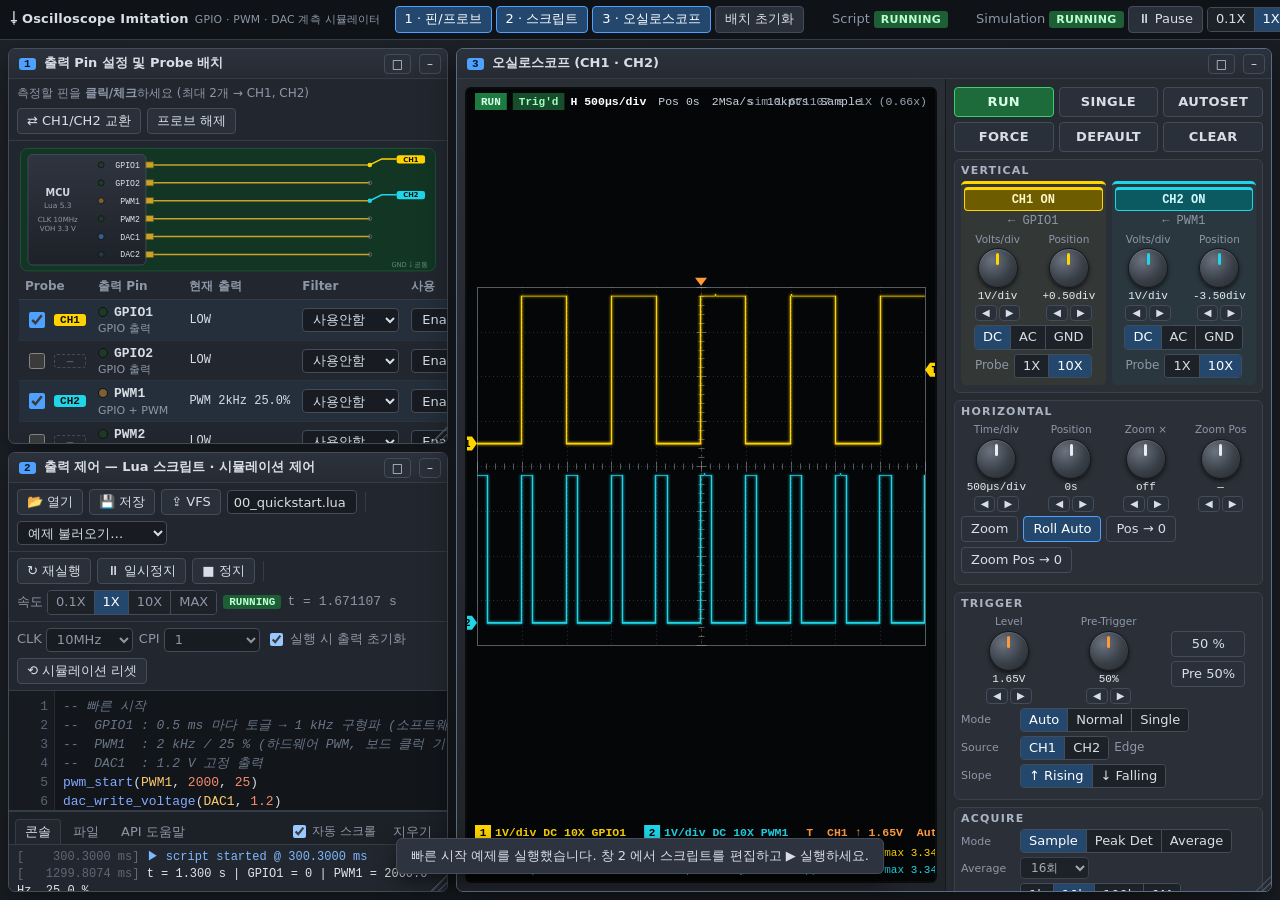
==== index.html @ 1eee3824 "init commit (SRS, claude edit)" ====
<!doctype html>
<html lang="ko">
<head>
  <meta charset="utf-8">
  <meta name="viewport" content="width=device-width, initial-scale=1">
  <title>Oscilloscope Imitation</title>
  <meta name="description" content="GPIO / PWM / DAC 출력 신호를 가상 오실로스코프로 측정하는 동작을 모사하는 GUI 시뮬레이터">
  <link rel="stylesheet" href="css/style.css">
</head>
<body>
  <header id="topbar"></header>
  <main id="desktop"></main>

  <!-- Lua 5.3 VM (fengari, MIT License) -->
  <script src="lib/fengari-web.js"></script>
  <!-- 시뮬레이션 코어 -->
  <script src="js/util.js"></script>
  <script src="js/signal.js"></script>
  <script src="js/board.js"></script>
  <script src="js/vfs.js"></script>
  <script src="js/lua_prelude.js"></script>
  <script src="js/lua_runtime.js"></script>
  <script src="js/scope.js"></script>
  <script src="js/sim.js"></script>
  <!-- GUI -->
  <script src="js/ui_controls.js"></script>
  <script src="js/ui_editor.js"></script>
  <script src="js/examples.js"></script>
  <script src="js/ui_pins.js"></script>
  <script src="js/ui_script.js"></script>
  <script src="js/scope_view.js"></script>
  <script src="js/ui_scope.js"></script>
  <script src="js/main.js"></script>
</body>
</html>
---- css/style.css ----
/* ===== 테마 ===== */
:root {
  --bg: #15181d;
  --desk: #1a1e24;
  --panel: #22272f;
  --panel2: #2a3039;
  --line: #353c47;
  --line2: #444c59;
  --text: #d9dee6;
  --dim: #8d97a6;
  --accent: #4ea1ff;
  --ok: #3ccf6e;
  --warn: #f2b33d;
  --err: #ff5b5b;
  --ch1: #ffd400;
  --ch2: #1fd6e8;
  --trig: #ff9a3c;
  --mono: "Cascadia Mono", Consolas, "D2Coding", "Courier New", monospace;
  --ui: "Segoe UI", "Malgun Gothic", "Apple SD Gothic Neo", system-ui, sans-serif;
  color-scheme: dark;
}
* { box-sizing: border-box; }
html, body { margin: 0; height: 100%; background: var(--bg); color: var(--text); font: 13px/1.4 var(--ui); overflow: hidden; }
button, select, input, textarea { font: inherit; color: inherit; }
button {
  background: var(--panel2); border: 1px solid var(--line2); border-radius: 4px; padding: 3px 9px; cursor: pointer;
  white-space: nowrap; user-select: none;
}
button:hover { border-color: #5b6575; background: #313844; }
button:active { transform: translateY(1px); }
button.on { background: #24476e; border-color: var(--accent); color: #fff; }
button:disabled { opacity: .45; cursor: default; }
select, input[type=text], input[type=number] {
  background: #181c22; border: 1px solid var(--line2); border-radius: 4px; padding: 2px 6px; height: 24px;
}
select:focus, input:focus, textarea:focus { outline: 1px solid var(--accent); outline-offset: -1px; }
.mono { font-family: var(--mono); }
.dim { color: var(--dim); }
kbd { font: 11px var(--mono); background: #12151a; border: 1px solid var(--line2); border-radius: 3px; padding: 0 4px; }

/* ===== 상단 바 ===== */
#topbar {
  height: 40px; display: flex; align-items: center; gap: 14px; padding: 0 10px;
  background: #0f1216; border-bottom: 1px solid var(--line);
}
#topbar .brand { font-weight: 600; letter-spacing: .2px; white-space: nowrap; }
#topbar .brand small { color: var(--dim); font-weight: 400; margin-left: 6px; }
#topbar .grow { flex: 1; }
#topbar .group { display: flex; align-items: center; gap: 4px; }
#topbar .sep { width: 1px; height: 22px; background: var(--line); }
.simclock { font-family: var(--mono); min-width: 150px; text-align: right; }
.badge { display: inline-block; padding: 1px 7px; border-radius: 3px; font-size: 11px; font-weight: 600; letter-spacing: .3px; }
.badge.run { background: #1d5e35; color: #b9ffd0; }
.badge.pause { background: #6b4a12; color: #ffe1a8; }
.badge.idle { background: #333a45; color: #cfd6e0; }
.badge.err { background: #6d1f1f; color: #ffc6c6; }

/* ===== 데스크톱 / 창 ===== */
#desktop { position: absolute; top: 40px; left: 0; right: 0; bottom: 0; overflow: hidden; background:
  radial-gradient(circle at 20% 10%, #1f242c 0, transparent 60%), var(--desk); }
.win {
  position: absolute; display: flex; flex-direction: column; background: var(--panel);
  border: 1px solid var(--line2); border-radius: 7px; box-shadow: 0 10px 28px rgba(0,0,0,.45);
  min-width: 320px; min-height: 180px; overflow: hidden;
}
.win.focused { border-color: #5a6b85; box-shadow: 0 12px 34px rgba(0,0,0,.55); }
.win.hidden { display: none; }
.win-title {
  height: 30px; flex: none; display: flex; align-items: center; gap: 8px; padding: 0 6px 0 10px; cursor: move;
  background: linear-gradient(#2c323c, #262b33); border-bottom: 1px solid var(--line); user-select: none;
}
.win-title .num { font: 600 11px var(--mono); background: var(--accent); color: #0b1a2b; border-radius: 3px; padding: 0 5px; }
.win-title .ttl { font-weight: 600; flex: 1; overflow: hidden; text-overflow: ellipsis; white-space: nowrap; }
.win-title button { padding: 0 7px; height: 20px; line-height: 18px; font-size: 12px; }
.win-body { flex: 1; min-height: 0; display: flex; flex-direction: column; }
.win-resize { position: absolute; right: 0; bottom: 0; width: 16px; height: 16px; cursor: nwse-resize;
  background: linear-gradient(135deg, transparent 50%, #56606f 50%, transparent 60%, transparent 70%, #56606f 70%, transparent 80%); }
.win.maximized .win-resize { display: none; }

/* ===== 공통 패널 요소 ===== */
.toolbar { display: flex; align-items: center; gap: 6px; padding: 6px 8px; border-bottom: 1px solid var(--line); flex-wrap: wrap; }
.toolbar .sep { width: 1px; height: 20px; background: var(--line); margin: 0 2px; }
.toolbar label { display: flex; align-items: center; gap: 4px; color: var(--dim); }
.seg { display: inline-flex; border: 1px solid var(--line2); border-radius: 4px; overflow: hidden; }
.seg button { border: none; border-radius: 0; border-right: 1px solid var(--line2); padding: 2px 8px; background: #1d2128; }
.seg button:last-child { border-right: none; }
.seg button.on { background: #24476e; color: #fff; }
.hint { color: var(--dim); font-size: 12px; }
.toast {
  position: fixed; left: 50%; bottom: 26px; transform: translateX(-50%); background: #2d3440; border: 1px solid var(--line2);
  padding: 8px 14px; border-radius: 6px; box-shadow: 0 8px 20px rgba(0,0,0,.5); z-index: 99999; transition: opacity .3s;
}
.toast.warn { border-color: var(--warn); }
.toast.err { border-color: var(--err); }

/* ===== 창 1: 핀/프로브 ===== */
.board-wrap { padding: 6px 10px 2px; display: flex; justify-content: center; }
.board-svg { width: 100%; max-height: 190px; height: auto; display: block; user-select: none; }
.board-svg .pin-hit { cursor: pointer; }
.board-svg .pin-hit:hover .pinpad { stroke: #fff; }
.pin-table-wrap { flex: 1; min-height: 0; overflow: auto; padding: 0 10px 10px; }
table.pins { width: 100%; border-collapse: collapse; }
table.pins th { text-align: left; font-weight: 600; color: var(--dim); font-size: 12px; padding: 4px 6px; border-bottom: 1px solid var(--line); position: sticky; top: 0; background: var(--panel); }
table.pins td { padding: 3px 6px; border-bottom: 1px solid #2c323b; vertical-align: middle; }
table.pins tr.disabled td.out { color: #6c7584; }
table.pins tr.probed { background: rgba(78,161,255,.06); }
.probe-cell { display: flex; align-items: center; gap: 6px; cursor: pointer; }
.probe-cell input { width: 16px; height: 16px; cursor: pointer; accent-color: var(--accent); }
.chbadge { font: 600 11px var(--mono); padding: 0 5px; border-radius: 3px; color: #111; min-width: 32px; text-align: center; }
.chbadge.c1 { background: var(--ch1); }
.chbadge.c2 { background: var(--ch2); }
.chbadge.none { background: transparent; color: #555e6c; border: 1px dashed #444c59; }
.pinname { font: 600 13px var(--mono); white-space: nowrap; }
table.pins td, table.pins th { white-space: nowrap; }
table.pins select { max-width: 120px; }
.pintype { font-size: 11px; color: var(--dim); white-space: nowrap; }
.led { display: inline-block; width: 10px; height: 10px; border-radius: 50%; background: #2a2f37; border: 1px solid #111; vertical-align: -1px; margin-right: 6px; }
td.out { font-family: var(--mono); font-size: 12px; white-space: nowrap; }
.rc { display: flex; flex-wrap: wrap; gap: 3px 4px; align-items: center; margin-top: 3px; font-size: 11px; color: var(--dim); max-width: 190px; }
.rc input { width: 58px; height: 21px; font: 11px var(--mono); }
.rc .fc { font-family: var(--mono); color: #b8c7da; flex-basis: 100%; }

/* ===== 창 2: 스크립트 ===== */
.script-main { flex: 1; min-height: 0; display: flex; flex-direction: column; }
.editor { position: relative; flex: 1; min-height: 120px; display: flex; background: #12151a; border-bottom: 1px solid var(--line); font: 13px/19px var(--mono); }
.editor .gutter { flex: none; width: 46px; overflow: hidden; background: #171b21; color: #5a6475; text-align: right; padding: 6px 6px 6px 0; user-select: none; border-right: 1px solid #262b33; }
.editor .gutter div { height: 19px; }
.editor .gutter .errl { background: #5a1d1d; color: #ffb3b3; }
.editor .area { position: relative; flex: 1; min-width: 0; }
.editor pre, .editor textarea {
  position: absolute; inset: 0; margin: 0; padding: 6px 8px; border: 0; font: inherit; white-space: pre; overflow: auto; tab-size: 2;
}
.editor pre { pointer-events: none; color: #d4d9e0; }
.editor textarea { background: transparent; color: transparent; caret-color: #fff; resize: none; outline: none; }
.editor textarea::selection { background: rgba(78,161,255,.35); color: transparent; }
.tok-kw { color: #c792ea; }
.tok-str { color: #c3e88d; }
.tok-num { color: #f78c6c; }
.tok-com { color: #697586; font-style: italic; }
.tok-api { color: #82aaff; }
.tok-const { color: #ffcb6b; }
.tok-op { color: #89ddff; }
.err-line-bg { position: absolute; left: 0; right: 0; height: 19px; background: rgba(255,80,80,.16); pointer-events: none; }
.bottom-pane { height: 30%; min-height: 90px; display: flex; flex-direction: column; flex: none; }
.pane-split { height: 5px; cursor: ns-resize; background: #1c2027; border-top: 1px solid var(--line); flex: none; }
.tabs { display: flex; align-items: center; gap: 2px; padding: 3px 6px 0; background: #1c2027; border-bottom: 1px solid var(--line); }
.tabs button { border-radius: 4px 4px 0 0; border-bottom: none; background: transparent; border-color: transparent; color: var(--dim); }
.tabs button.on { background: var(--panel); border-color: var(--line); color: var(--text); }
.tabs .grow { flex: 1; }
.tabpage { flex: 1; min-height: 0; overflow: auto; display: none; }
.tabpage.on { display: block; }
.console { font: 12px/17px var(--mono); padding: 4px 8px; white-space: pre-wrap; word-break: break-all; }
.console .ts { color: #5e6878; }
.console .out { color: #dfe5ec; }
.console .err { color: #ff8a8a; }
.console .warn { color: #f5c56a; }
.console .info { color: #7fb8ff; }
.files { padding: 6px 8px; }
.files table { width: 100%; border-collapse: collapse; font-size: 12px; }
.files td, .files th { padding: 3px 6px; border-bottom: 1px solid #2c323b; text-align: left; }
.files td.act { text-align: right; white-space: nowrap; }
.files td.act button { padding: 0 6px; font-size: 11px; }
.files .fbar { display: flex; gap: 6px; flex-wrap: wrap; margin-bottom: 6px; align-items: center; }
.fileview { margin-top: 6px; display: none; }
.fileview textarea { width: 100%; height: 120px; background: #12151a; border: 1px solid var(--line2); font: 12px var(--mono); padding: 4px; }
.help { padding: 6px 10px; font-size: 12px; }
.help table { border-collapse: collapse; width: 100%; }
.help td { padding: 2px 6px; border-bottom: 1px solid #2c323b; vertical-align: top; }
.help td:first-child { font-family: var(--mono); color: #82aaff; white-space: nowrap; }
.help h4 { margin: 10px 0 4px; color: #b8c7da; }
.statepill { font: 600 11px var(--mono); padding: 1px 6px; border-radius: 3px; background: #333a45; }
.statepill.running { background: #1d5e35; color: #b9ffd0; }
.statepill.error { background: #6d1f1f; color: #ffc6c6; }
.statepill.done { background: #2b3f5c; color: #cfe2ff; }
.statepill.paused { background: #6b4a12; color: #ffe1a8; }

/* ===== 창 3: 오실로스코프 ===== */
.scope { flex: 1; min-height: 0; display: flex; background: #1c1f24; }
.scope-screen { flex: 1; min-width: 0; position: relative; padding: 8px; background: linear-gradient(#2a2e35, #202328); }
.scope-screen .bezel { position: absolute; inset: 8px; border-radius: 6px; background: #050607; border: 2px solid #0b0c0e; box-shadow: inset 0 0 18px rgba(0,0,0,.9); overflow: hidden; }
.scope-screen canvas { position: absolute; inset: 0; width: 100%; height: 100%; display: block; }
.scope-panel { width: 326px; flex: none; overflow-y: auto; overflow-x: hidden; background: #262a31; border-left: 1px solid #14171b; padding: 6px 8px 12px; }
.sp-sec { border: 1px solid #3a414c; border-radius: 6px; margin: 7px 0; padding: 4px 6px 7px; background: #2b3038; }
.sp-sec > h5 { margin: 0 0 4px; font: 600 11px var(--ui); letter-spacing: 1.2px; color: #aab4c3; text-transform: uppercase; display: flex; align-items: center; gap: 6px; }
.sp-row { display: flex; align-items: center; gap: 5px; flex-wrap: wrap; margin: 4px 0; }
.sp-row .lbl { width: 54px; color: var(--dim); font-size: 11px; }
.sp-row select { height: 22px; font-size: 12px; }
.sp-knobs { display: flex; justify-content: space-around; gap: 4px; }
.sp-cols { display: flex; gap: 6px; }
.sp-cols > div { flex: 1; min-width: 0; border-radius: 5px; padding: 3px; }
.sp-cols .c1 { border-top: 3px solid var(--ch1); background: rgba(255,212,0,.04); }
.sp-cols .c2 { border-top: 3px solid var(--ch2); background: rgba(31,214,232,.04); }
.chbtn { width: 100%; font: 600 12px var(--mono); }
.chbtn.c1.on { background: #6e5c00; border-color: var(--ch1); color: #fff7c2; }
.chbtn.c2.on { background: #0b5961; border-color: var(--ch2); color: #d0fbff; }
.runbtns { display: grid; grid-template-columns: repeat(3, 1fr); gap: 5px; margin: 2px 0 4px; }
.runbtns button { height: 30px; font-weight: 700; letter-spacing: .4px; }
#btnRun.running { background: #1d6b3b; border-color: #3ccf6e; color: #d8ffe6; }
#btnRun.stopped { background: #7a2020; border-color: #ff5b5b; color: #ffdada; }
#btnSingle.armed { background: #6b4a12; border-color: var(--warn); color: #ffe7b8; }
.knob-wrap { display: flex; flex-direction: column; align-items: center; width: 74px; user-select: none; }
.knob-wrap .klbl { font-size: 10.5px; color: var(--dim); white-space: nowrap; text-align: center; }
.knob {
  width: 40px; height: 40px; border-radius: 50%; margin: 2px 0; position: relative; cursor: ns-resize; touch-action: none;
  background: radial-gradient(circle at 35% 30%, #6b7380, #3a4048 55%, #24282e 100%);
  border: 1px solid #15181c; box-shadow: 0 2px 4px rgba(0,0,0,.6), inset 0 1px 1px rgba(255,255,255,.15);
}
.knob::after { content: ''; position: absolute; left: 50%; top: 4px; width: 3px; height: 12px; margin-left: -1.5px; border-radius: 2px; background: var(--kc, #e8edf3); transform-origin: 50% 16px; transform: rotate(var(--ang, 0deg)); }
.knob:hover { box-shadow: 0 0 0 2px rgba(78,161,255,.4), 0 2px 4px rgba(0,0,0,.6); }
.knob-wrap .kval { font: 11px var(--mono); color: #e7ecf2; white-space: nowrap; text-align: center; min-height: 15px; }
.knob-wrap .karrows { display: flex; gap: 2px; }
.knob-wrap .karrows button { padding: 0 6px; height: 16px; line-height: 14px; font-size: 10px; }
.acqinfo { font: 11px/1.45 var(--mono); color: #b8c7da; background: #1f2329; border-radius: 4px; padding: 4px 6px; margin-top: 4px; }
.acqinfo b { color: #fff; font-weight: 600; }
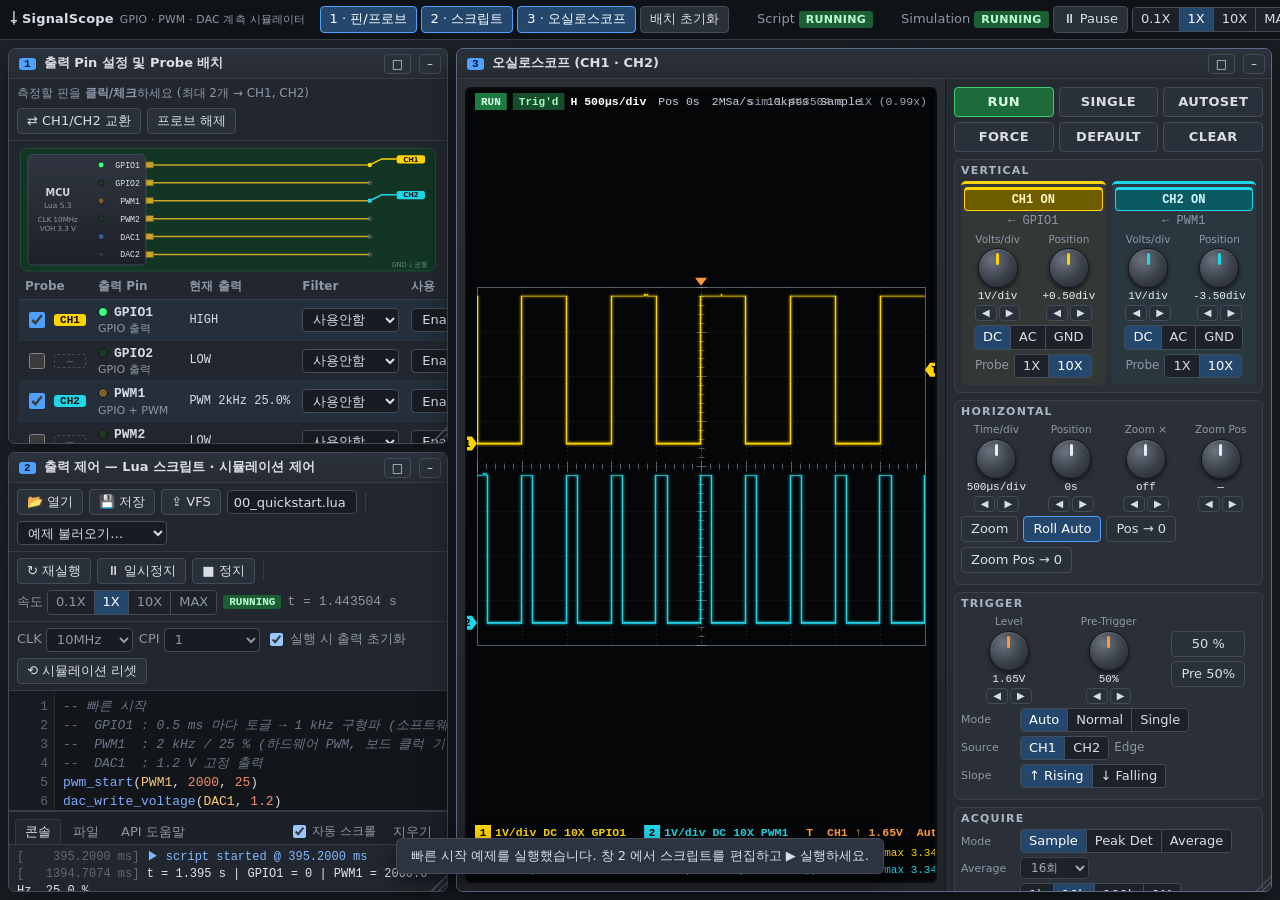
==== commit 010d5896: "chore: 프로그램 이름을 SignalScope 로 변경 페이지 제목, 상단 바 로고, README 제목, 테스트 페이지 제목. 브라우저 저장소 키(vscope.*)는 기존 설정" ====
--- a/index.html
+++ b/index.html
@@ -3,7 +3,7 @@
 <head>
   <meta charset="utf-8">
   <meta name="viewport" content="width=device-width, initial-scale=1">
-  <title>Oscilloscope Imitation</title>
+  <title>SignalScope</title>
   <meta name="description" content="GPIO / PWM / DAC 출력 신호를 가상 오실로스코프로 측정하는 동작을 모사하는 GUI 시뮬레이터">
   <link rel="stylesheet" href="css/style.css">
 </head>
@@ -29,6 +29,7 @@
   <script src="js/ui_pins.js"></script>
   <script src="js/ui_script.js"></script>
   <script src="js/scope_view.js"></script>
+  <script src="js/scope_view_xy.js"></script>
   <script src="js/ui_scope.js"></script>
   <script src="js/main.js"></script>
 </body>
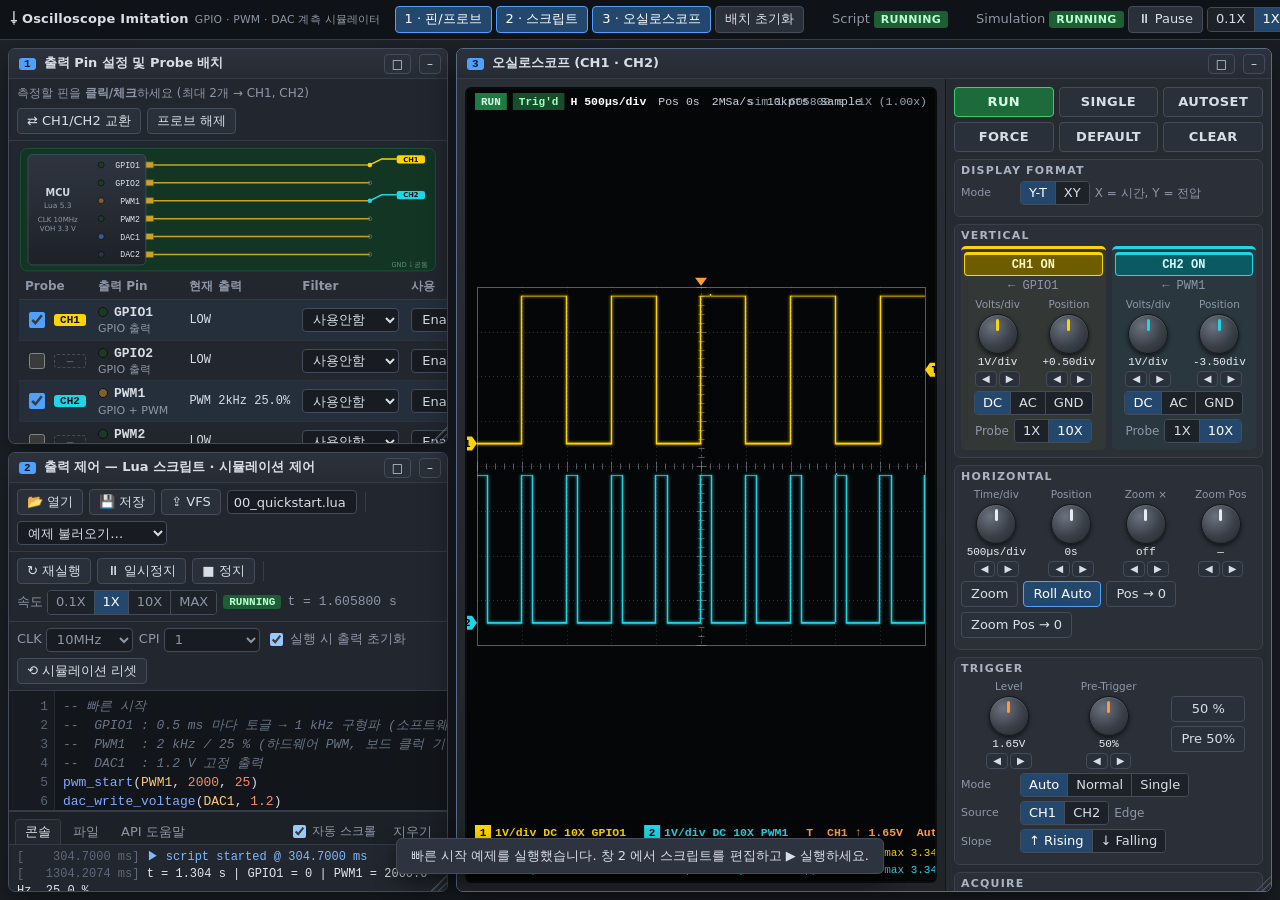
==== commit 3cbce89b: "feat: XY Mode 지원 (요구사항_2) - Display Format Y-T / XY 전환 (X = CH1 전압, Y = CH2 전압) - XY 획득: Simulation " ====
--- a/index.html
+++ b/index.html
@@ -3,7 +3,7 @@
 <head>
   <meta charset="utf-8">
   <meta name="viewport" content="width=device-width, initial-scale=1">
-  <title>SignalScope</title>
+  <title>Oscilloscope Imitation</title>
   <meta name="description" content="GPIO / PWM / DAC 출력 신호를 가상 오실로스코프로 측정하는 동작을 모사하는 GUI 시뮬레이터">
   <link rel="stylesheet" href="css/style.css">
 </head>
--- a/css/style.css
+++ b/css/style.css
@@ -212,3 +212,11 @@
 .knob-wrap .karrows button { padding: 0 6px; height: 16px; line-height: 14px; font-size: 10px; }
 .acqinfo { font: 11px/1.45 var(--mono); color: #b8c7da; background: #1f2329; border-radius: 4px; padding: 4px 6px; margin-top: 4px; }
 .acqinfo b { color: #fff; font-weight: 600; }
+/* XY 모드: 비활성 섹션 / 경고 */
+.sp-sec .secnote { display: none; margin-left: auto; font: 500 10.5px var(--ui); letter-spacing: 0; text-transform: none; color: #f5c56a; }
+.sp-sec.disabled .secnote { display: inline; }
+.sp-sec.disabled > :not(h5) { opacity: .36; pointer-events: none; filter: grayscale(.7); }
+.sp-sec.xysec { border-color: #3f7356; background: #28332d; }
+.sp-sec.xysec > h5 { color: #9fe8b4; }
+.xywarn { font: 11.5px/1.45 var(--mono); color: #ffc6c6; background: #3a1717; border: 1px solid #7a2a2a; border-radius: 4px; padding: 4px 6px; margin-top: 4px; }
+.xywarn:empty { display: none; }
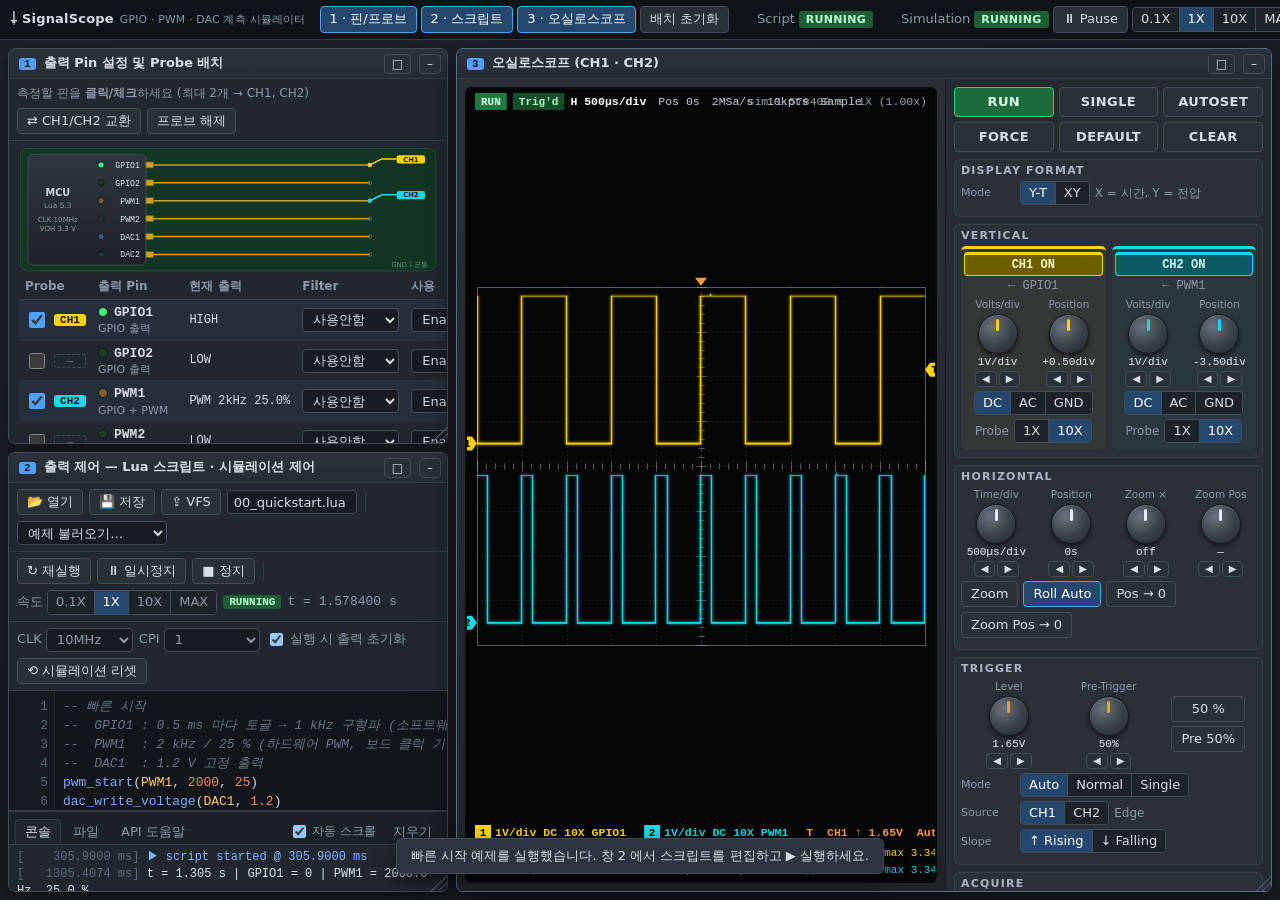
==== commit fbcb1ee1: "Merge pull request #1 from spaceOfSoul/feat/xy-mode Feat/xy mode" ====
--- a/index.html
+++ b/index.html
@@ -3,7 +3,7 @@
 <head>
   <meta charset="utf-8">
   <meta name="viewport" content="width=device-width, initial-scale=1">
-  <title>Oscilloscope Imitation</title>
+  <title>SignalScope</title>
   <meta name="description" content="GPIO / PWM / DAC 출력 신호를 가상 오실로스코프로 측정하는 동작을 모사하는 GUI 시뮬레이터">
   <link rel="stylesheet" href="css/style.css">
 </head>
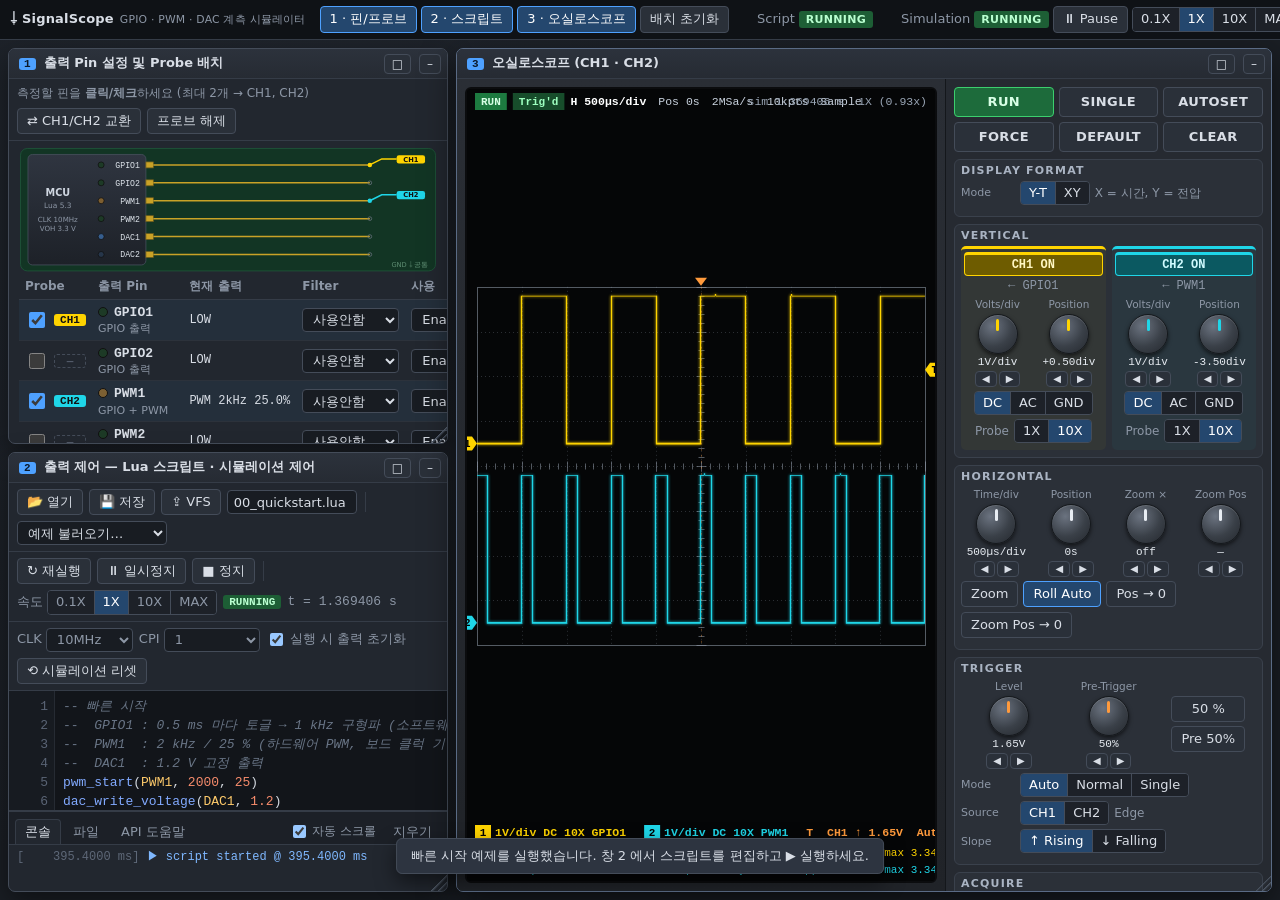
==== commit b3d36bd3: "feat: HTTP / WebSocket 네트워크 입력 지원 및 로컬 데이터 서버 추가 브라우저 Lua 에서 로컬 서버의 프레임 데이터(parquet 등)를 받아 DAC 출력으로 " ====
--- a/index.html
+++ b/index.html
@@ -18,6 +18,7 @@
   <script src="js/signal.js"></script>
   <script src="js/board.js"></script>
   <script src="js/vfs.js"></script>
+  <script src="js/net.js"></script>
   <script src="js/lua_prelude.js"></script>
   <script src="js/lua_runtime.js"></script>
   <script src="js/scope.js"></script>
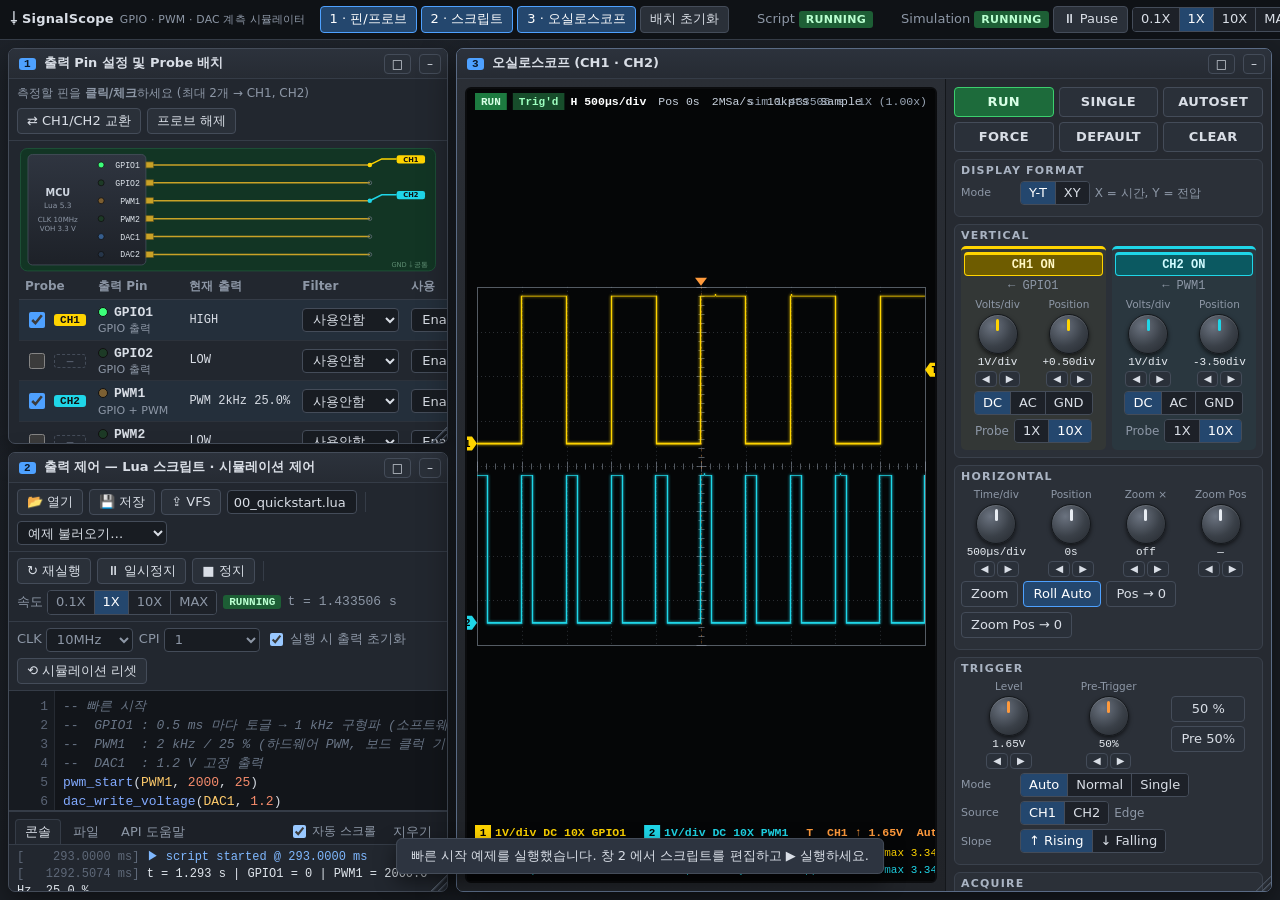
==== commit 86882508: "feat: api docs tab" ====
--- a/index.html
+++ b/index.html
@@ -28,6 +28,7 @@
   <script src="js/ui_editor.js"></script>
   <script src="js/examples.js"></script>
   <script src="js/ui_pins.js"></script>
+  <script src="js/api_doc.js"></script>
   <script src="js/ui_script.js"></script>
   <script src="js/scope_view.js"></script>
   <script src="js/scope_view_xy.js"></script>
--- a/css/style.css
+++ b/css/style.css
@@ -164,10 +164,12 @@
 .fileview { margin-top: 6px; display: none; }
 .fileview textarea { width: 100%; height: 120px; background: #12151a; border: 1px solid var(--line2); font: 12px var(--mono); padding: 4px; }
 .help { padding: 6px 10px; font-size: 12px; }
-.help table { border-collapse: collapse; width: 100%; }
-.help td { padding: 2px 6px; border-bottom: 1px solid #2c323b; vertical-align: top; }
-.help td:first-child { font-family: var(--mono); color: #82aaff; white-space: nowrap; }
 .help h4 { margin: 10px 0 4px; color: #b8c7da; }
+.help dl { margin: 0; }
+.help-row { padding: 3px 0; border-bottom: 1px solid #2c323b; }
+.help dt { font-family: var(--mono); color: #82aaff; overflow-wrap: anywhere; }
+.help dd { margin: 1px 0 0 12px; overflow-wrap: anywhere; }
+.help-open { display: inline-block; margin-bottom: 4px; color: var(--accent); }
 .statepill { font: 600 11px var(--mono); padding: 1px 6px; border-radius: 3px; background: #333a45; }
 .statepill.running { background: #1d5e35; color: #b9ffd0; }
 .statepill.error { background: #6d1f1f; color: #ffc6c6; }
